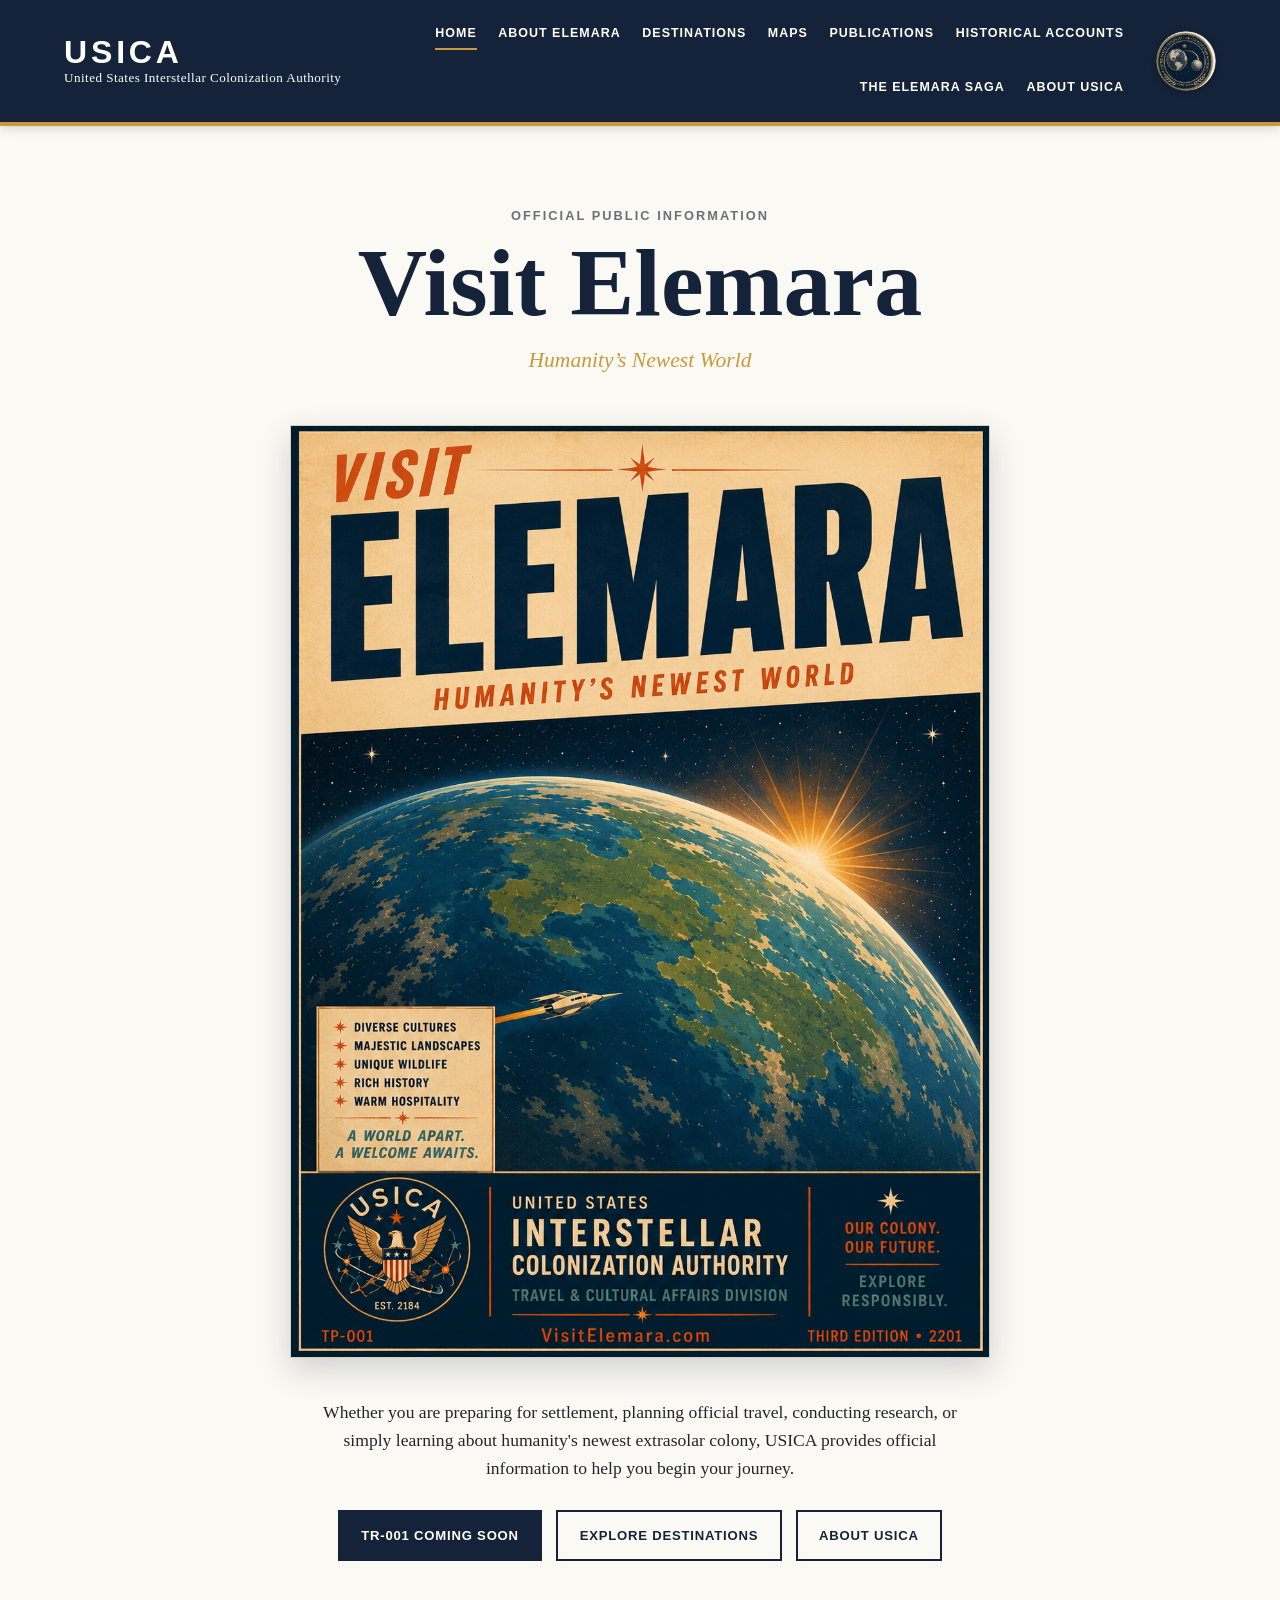
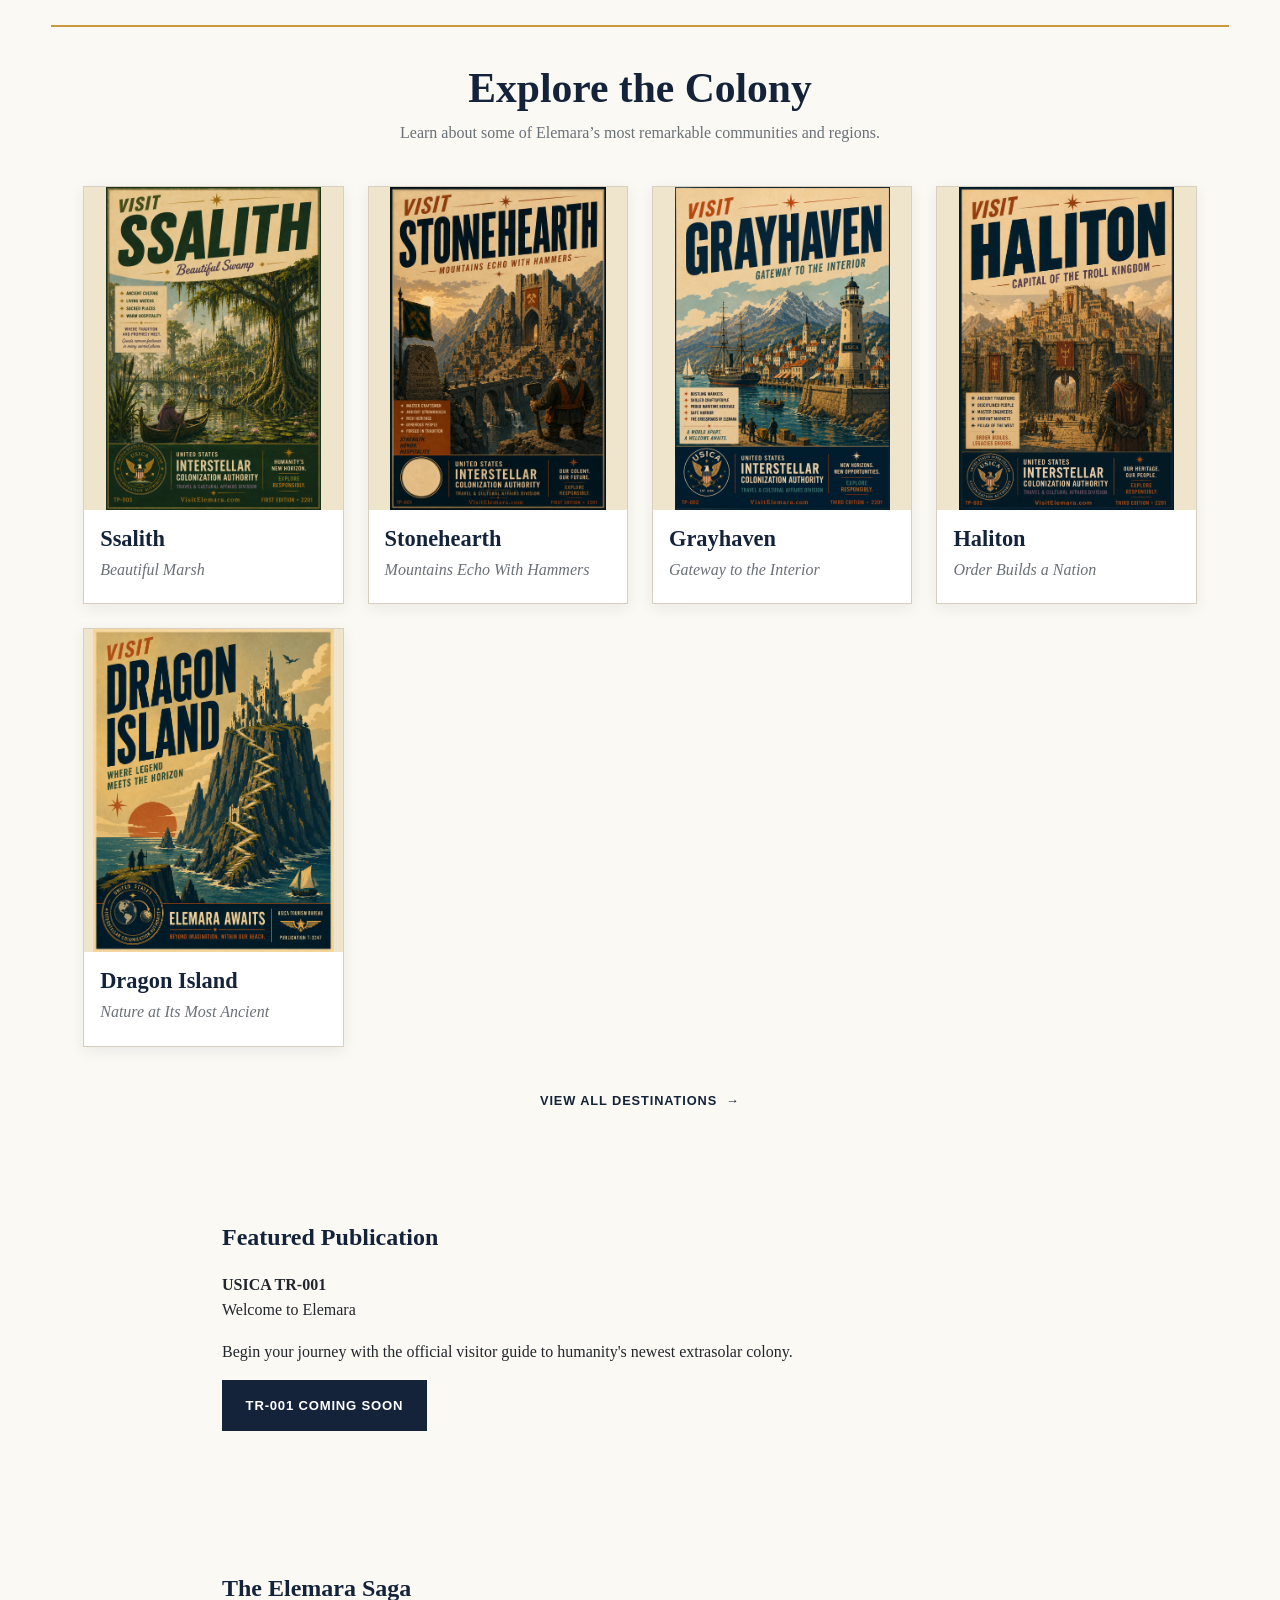
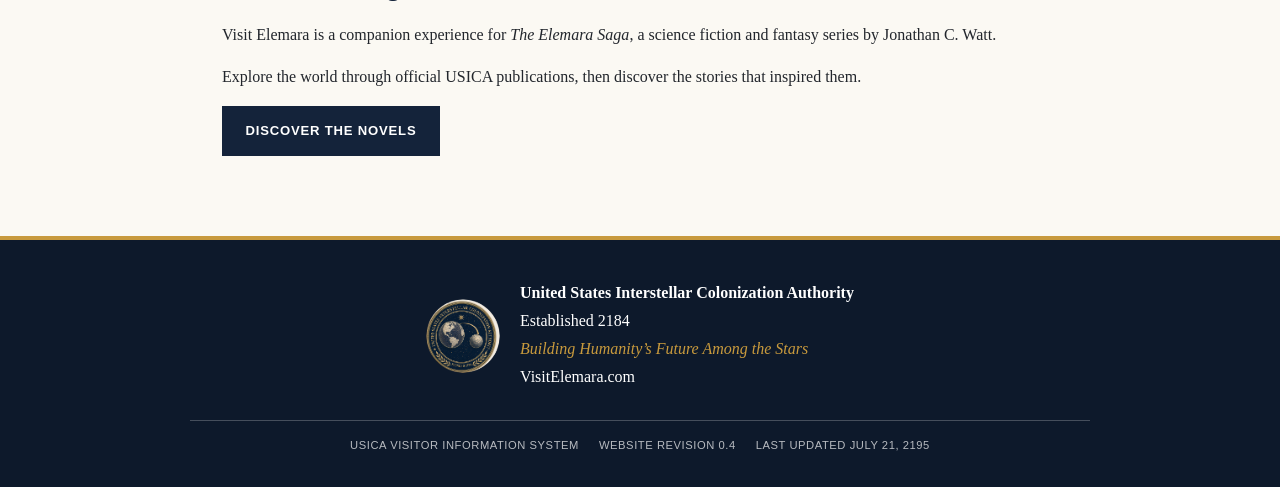
==== index.html @ b46c4c60 "Reorganize Visit Elemara project and repair local site" ====
<!DOCTYPE html>
<html lang="en">

<head>
    <meta charset="utf-8" />
    <meta content="width=device-width, initial-scale=1.0" name="viewport" />
    <title>Visit Elemara | USICA</title>
    <meta content="Official public information for humanity's newest extrasolar colony." name="description" />
    <link href="style.css" rel="stylesheet" />
</head>

<body>
    <header class="site-header">
        <div class="header-inner">
            <a aria-label="Visit Elemara home" class="wordmark" href="index.html">
                <strong>USICA</strong>
                <span>United States Interstellar Colonization Authority</span>
            </a>

            <nav aria-label="Primary navigation">
                <a href="index.html" aria-current="page">Home</a>
                <a href="about-elemara.html">About Elemara</a>
                <a href="destinations.html">Destinations</a>
                <a href="maps.html">Maps</a>
                <a href="publications.html">Publications</a>
                <a href="historical-accounts.html">Historical Accounts</a>
                <a href="the-elemara-saga.html">The Elemara Saga</a>
                <a href="about-usica.html">About USICA</a>
            </nav>

            <a aria-label="About the United States Interstellar Colonization Authority"
               class="header-seal"
               href="about-usica.html">
                <img
                    alt="Great Seal of the United States Interstellar Colonization Authority"
                    class="page-seal"
                    src="images/usica-great-seal.png"
                />
            </a>
        </div>
    </header>

    <main>
        <section class="hero">
            <p class="agency-line">Official Public Information</p>
            <h1>Visit Elemara</h1>
            <p class="subtitle">Humanity’s Newest World</p>

            <figure class="hero-poster">
                <a href="about-elemara.html">
                    <img
                        alt="Visit Elemara official USICA travel poster"
                        src="images/visit-elemara-poster.png"
                    />
                </a>
            </figure>

            <p class="introduction">
                Whether you are preparing for settlement, planning official travel, conducting
                research, or simply learning about humanity's newest extrasolar colony, USICA
                provides official information to help you begin your journey.
            </p>

            <div class="hero-actions">
                <span class="button" aria-disabled="true">TR-001 Coming Soon</span>
                <a class="button button-secondary" href="destinations.html">Explore Destinations</a>
                <a class="button button-secondary" href="about-usica.html">About USICA</a>
            </div>
        </section>

        <section class="destinations">
            <div class="section-heading">
                <h2>Explore the Colony</h2>
                <p>
                    Learn about some of Elemara’s most remarkable communities and regions.
                </p>
            </div>

            <div class="destination-grid">
                <article class="destination-card">
                    <a href="destinations/ssalith.html">
                        <div class="poster-card">
                            <img
                                alt="Visit Ssalith official USICA travel poster"
                                src="images/visit-ssalith-poster.png"
                            />
                        </div>
                        <div class="destination-card-copy">
                            <h3>Ssalith</h3>
                            <p>Beautiful Marsh</p>
                        </div>
                    </a>
                </article>

                <article class="destination-card">
                    <a href="destinations/stonehearth.html">
                        <div class="poster-card">
                            <img
                                alt="Visit Stonehearth official USICA travel poster"
                                src="images/visit-stonehearth-poster.png"
                            />
                        </div>
                        <div class="destination-card-copy">
                            <h3>Stonehearth</h3>
                            <p>Mountains Echo With Hammers</p>
                        </div>
                    </a>
                </article>

                <article class="destination-card">
                    <a href="destinations/grayhaven.html">
                        <div class="poster-card">
                            <img
                                alt="Visit Grayhaven official USICA travel poster"
                                src="images/visit-grayhaven-poster.png"
                            />
                        </div>
                        <div class="destination-card-copy">
                            <h3>Grayhaven</h3>
                            <p>Gateway to the Interior</p>
                        </div>
                    </a>
                </article>

                <article class="destination-card">
                    <a href="destinations/haliton.html">
                        <div class="poster-card">
                            <img
                                alt="Visit Haliton official USICA travel poster"
                                src="images/visit-haliton-poster.png"
                            />
                        </div>
                        <div class="destination-card-copy">
                            <h3>Haliton</h3>
                            <p>Order Builds a Nation</p>
                        </div>
                    </a>
                </article>

                <article class="destination-card">
                    <a href="destinations/dragon-island.html">
                        <div class="poster-card">
                            <img
                                alt="Visit Dragon Island official USICA travel poster"
                                src="images/visit-dragon-island-poster.png"
                            />
                        </div>
                        <div class="destination-card-copy">
                            <h3>Dragon Island</h3>
                            <p>Nature at Its Most Ancient</p>
                        </div>
                    </a>
                </article>
            </div>

            <div class="section-action">
                <a class="text-link" href="destinations.html">
                    View all destinations
                    <span aria-hidden="true">→</span>
                </a>
            </div>
        </section>

        <section class="content">
            <h2>Featured Publication</h2>
            <p><strong>USICA TR-001</strong><br />Welcome to Elemara</p>
            <p>
                Begin your journey with the official visitor guide to humanity's newest
                extrasolar colony.
            </p>
            <span class="button" aria-disabled="true">TR-001 Coming Soon</span>
        </section>

        <section class="content">
            <h2>The Elemara Saga</h2>
            <p>
                Visit Elemara is a companion experience for
                <em>The Elemara Saga</em>, a science fiction and fantasy series by
                Jonathan C. Watt.
            </p>
            <p>
                Explore the world through official USICA publications, then discover
                the stories that inspired them.
            </p>
            <p>
                <a class="button" href="the-elemara-saga.html">Discover the Novels</a>
            </p>
        </section>
    </main>

    <footer class="site-footer">
        <div class="footer-inner">
            <a aria-label="About USICA" class="footer-seal" href="about-usica.html">
                <img alt="" src="images/usica-great-seal.png" />
            </a>

            <div class="footer-identity">
                <strong>United States Interstellar Colonization Authority</strong>
                <p>Established 2184</p>
                <p class="footer-motto">Building Humanity’s Future Among the Stars</p>
                <p>VisitElemara.com</p>
            </div>
        </div>

        <div class="footer-meta">
            <span>USICA Visitor Information System</span>
            <span>Website Revision 0.4</span>
            <span>Last updated July 21, 2195</span>
        </div>
    </footer>
</body>

</html>
---- style.css ----
:root {
    --usica-navy: #14233a;
    --usica-navy-dark: #0d192b;
    --usica-gold: #c89a3d;
    --usica-cream: #f3efe4;
    --usica-paper: #fbf9f3;
    --usica-white: #ffffff;
    --usica-ink: #22262c;
    --usica-muted: #6a7078;
    --usica-border: #d7d0c1;
    --usica-shadow: rgba(20, 35, 58, 0.18);
}

/* Reset and base styles */

* {
    box-sizing: border-box;
}

html {
    scroll-behavior: smooth;
}

body {
    margin: 0;
    background: var(--usica-paper);
    color: var(--usica-ink);
    font-family: Georgia, "Times New Roman", serif;
    line-height: 1.6;
}

a {
    color: inherit;
}

img {
    max-width: 100%;
}

button,
a {
    -webkit-tap-highlight-color: transparent;
}

:focus-visible {
    outline: 3px solid var(--usica-gold);
    outline-offset: 4px;
}

/* Header */

.site-header {
    position: sticky;
    top: 0;
    z-index: 1000;
    border-bottom: 4px solid var(--usica-gold);
    background: var(--usica-navy);
    color: var(--usica-white);
    padding: 1.1rem 5vw;
    box-shadow: 0 2px 10px rgba(0, 0, 0, 0.16);
}

.header-inner {
    display: grid;
    grid-template-columns: auto 1fr auto;
    width: min(1180px, 100%);
    margin: 0 auto;
    align-items: center;
    gap: 2rem;
}

.wordmark {
    display: flex;
    flex-direction: column;
    flex-shrink: 0;
    gap: 0.15rem;
    color: var(--usica-white);
    text-decoration: none;
}

.wordmark strong {
    font-family: Arial, Helvetica, sans-serif;
    font-size: 2rem;
    font-weight: 700;
    line-height: 1;
    letter-spacing: 0.12em;
}

.wordmark span {
    max-width: 370px;
    font-size: 0.82rem;
    line-height: 1.25;
    letter-spacing: 0.035em;
}

nav {
    display: flex;
    flex-wrap: wrap;
    justify-content: flex-end;
    gap: 1.35rem;
}

nav a {
    position: relative;
    padding: 0.4rem 0;
    color: var(--usica-white);
    text-decoration: none;
    font-family: Arial, Helvetica, sans-serif;
    font-size: 0.78rem;
    font-weight: 700;
    letter-spacing: 0.08em;
    text-transform: uppercase;
}

nav a::after {
    position: absolute;
    right: 0;
    bottom: 0;
    left: 0;
    height: 2px;
    background: var(--usica-gold);
    content: "";
    opacity: 0;
    transform: scaleX(0);
    transform-origin: center;
    transition:
        opacity 150ms ease,
        transform 150ms ease;
}

nav a:hover::after,
nav a:focus-visible::after,
nav a[aria-current="page"]::after {
    opacity: 1;
    transform: scaleX(1);
}

.header-seal {
    display: block;
    flex-shrink: 0;
    width: 60px;
    height: 60px;
    border-radius: 50%;
}

.header-seal img {
    display: block;
    width: 100%;
    height: 100%;
    border-radius: 50%;
    object-fit: contain;
    filter: drop-shadow(0 2px 3px rgba(0, 0, 0, 0.28));
    transition: transform 150ms ease;
}

.header-seal:hover img,
.header-seal:focus-visible img {
    transform: scale(1.045);
}

/* Main layout */

main {
    width: min(1180px, 92vw);
    margin: 0 auto;
}

section {
    padding: 2rem;
}

/* Typography */

h1,
h2,
h3 {
    color: var(--usica-navy);
}

h1 {
    margin: 0.5rem 0 0;
    font-size: clamp(3rem, 8vw, 6rem);
    font-weight: 700;
    line-height: 1;
}

h2 {
    line-height: 1.15;
}

h3 {
    line-height: 1.2;
}

.agency-line,
.section-label {
    margin: 0;
    color: var(--usica-muted);
    font-family: Arial, Helvetica, sans-serif;
    font-size: 0.8rem;
    font-weight: 700;
    letter-spacing: 0.16em;
    text-transform: uppercase;
}

/* Hero */

.hero {
    padding: 5rem 0 4rem;
    text-align: center;
}

.subtitle {
    margin: 0.75rem 0 3rem;
    color: var(--usica-gold);
    font-size: 1.35rem;
    font-style: italic;
}

.hero-poster {
    margin: 0;
}

.hero-poster a {
    display: block;
}

.hero-poster img {
    display: block;
    width: 100%;
    max-width: 700px;
    height: auto;
    margin: 0 auto;
    border: 1px solid var(--usica-border);
    box-shadow: 0 12px 30px var(--usica-shadow);
    transition:
        box-shadow 150ms ease,
        transform 150ms ease;
}

.hero-poster a:hover img,
.hero-poster a:focus-visible img {
    box-shadow: 0 16px 36px rgba(20, 35, 58, 0.25);
    transform: translateY(-2px);
}

.introduction {
    max-width: 680px;
    margin: 2.5rem auto 1.75rem;
    font-size: 1.1rem;
}

.hero-actions {
    display: flex;
    flex-wrap: wrap;
    justify-content: center;
    gap: 0.85rem;
}

/* Buttons and links */

.button {
    display: inline-block;
    border: 2px solid var(--usica-navy);
    background: var(--usica-navy);
    color: var(--usica-white);
    padding: 0.8rem 1.35rem;
    text-decoration: none;
    font-family: Arial, Helvetica, sans-serif;
    font-size: 0.82rem;
    font-weight: 700;
    letter-spacing: 0.06em;
    text-transform: uppercase;
    transition:
        background 150ms ease,
        color 150ms ease,
        transform 150ms ease;
}

.button:hover,
.button:focus-visible {
    background: transparent;
    color: var(--usica-navy);
    transform: translateY(-1px);
}

.button-secondary {
    background: transparent;
    color: var(--usica-navy);
}

.button-secondary:hover,
.button-secondary:focus-visible {
    background: var(--usica-navy);
    color: var(--usica-white);
}

.text-link {
    color: var(--usica-navy);
    font-family: Arial, Helvetica, sans-serif;
    font-size: 0.8rem;
    font-weight: 700;
    letter-spacing: 0.07em;
    text-decoration: none;
    text-transform: uppercase;
}

.text-link span {
    display: inline-block;
    margin-left: 0.3rem;
    transition: transform 150ms ease;
}

.text-link:hover span,
.text-link:focus-visible span {
    transform: translateX(4px);
}

/* Featured destinations */

.destinations {
    border-top: 2px solid var(--usica-gold);
}

.section-heading {
    max-width: 700px;
    margin: 0 auto 2.5rem;
    text-align: center;
}

.section-heading h2 {
    margin: 0.35rem 0 0.5rem;
    font-size: clamp(2rem, 5vw, 2.6rem);
}

.section-heading p:last-child {
    margin: 0;
    color: var(--usica-muted);
}

.destination-grid {
    display: grid;
    grid-template-columns: repeat(4, minmax(0, 1fr));
    gap: 1.5rem;
}

.destination-card {
    border: 1px solid var(--usica-border);
    background: var(--usica-white);
    box-shadow: 0 4px 14px rgba(20, 35, 58, 0.08);
    transition:
        transform 150ms ease,
        box-shadow 150ms ease;
}

.destination-card:hover {
    transform: translateY(-6px);
    box-shadow: 0 12px 30px rgba(0, 0, 0, 0.18);
}

.destination-card a {
    display: block;
    height: 100%;
    color: inherit;
    text-decoration: none;
}

.poster-card {
    aspect-ratio: 4 / 5;
    overflow: hidden;
    background: #efe4cc;
}

.poster-card img {
    display: block;
    width: 100%;
    height: 100%;
    object-fit: contain;
    object-position: center;
}

.destination-card-copy {
    padding: 1rem 1rem 1.3rem;
}

.destination-card h3 {
    margin: 0 0 0.25rem;
    font-size: 1.4rem;
}

.destination-card p {
    margin: 0;
    color: var(--usica-muted);
    font-style: italic;
}

.section-action {
    margin-top: 2.5rem;
    text-align: center;
}

/* General content */

.content {
    width: min(900px, 100%);
    margin: 0 auto;
    padding-bottom: 4rem;
}

.content h2 {
    margin-top: 3rem;
}

.image-placeholder {
    display: flex;
    align-items: center;
    justify-content: center;
    width: 100%;
    aspect-ratio: 2 / 3;
    background: var(--usica-cream);
    border-bottom: 1px solid var(--usica-border);
    color: var(--usica-muted);
    text-align: center;
    font-style: italic;
    padding: 1rem;
}

.page-seal {
    display: block;
}

table {
    width: 100%;
    border-collapse: collapse;
    margin: 1rem 0 2rem;
}

th,
td {
    border-bottom: 1px solid var(--usica-border);
    padding: 0.85rem;
    text-align: left;
}

th {
    background: var(--usica-cream);
    color: var(--usica-navy);
    font-family: Arial, Helvetica, sans-serif;
    font-weight: 700;
}

/* Breadcrumbs */

.breadcrumb {
    max-width: 1100px;
    margin: 2rem auto 1rem;
    padding: 0 2rem;
    font-family: Arial, Helvetica, sans-serif;
    font-size: 0.82rem;
    color: var(--usica-muted);
}

.breadcrumb a {
    color: var(--usica-navy);
    text-decoration: none;
}

.breadcrumb a:hover {
    text-decoration: underline;
}

.breadcrumb span {
    margin: 0 0.35rem;
}

.full-width-image {
    display: block;
    width: 100%;
    max-width: 900px;
    margin: 2rem auto;
    border: 1px solid var(--usica-border);
    box-shadow: 0 6px 20px rgba(0, 0, 0, 0.15);
}

/* Footer */

.site-footer {
    border-top: 4px solid var(--usica-gold);
    background: var(--usica-navy-dark);
    color: var(--usica-white);
    padding: 2.5rem 5vw 2rem;
}

.footer-inner {
    display: flex;
    width: min(900px, 100%);
    margin: 0 auto;
    align-items: center;
    justify-content: center;
    gap: 1.25rem;
    text-align: left;
}

.footer-seal {
    display: block;
    flex-shrink: 0;
    width: 74px;
    height: 74px;
    border-radius: 50%;
}

.footer-seal img {
    display: block;
    width: 100%;
    height: 100%;
    border-radius: 50%;
    object-fit: contain;
}

.footer-identity strong {
    display: block;
    font-size: 1rem;
}

.footer-identity p {
    margin: 0.15rem 0;
}

.footer-motto {
    color: var(--usica-gold);
    font-style: italic;
}

.footer-meta {
    display: flex;
    flex-wrap: wrap;
    justify-content: center;
    gap: 0.4rem 1.25rem;
    max-width: 900px;
    margin: 1.75rem auto 0;
    padding-top: 1rem;
    border-top: 1px solid rgba(255, 255, 255, 0.23);
    color: rgba(255, 255, 255, 0.7);
    font-family: Arial, Helvetica, sans-serif;
    font-size: 0.7rem;
    letter-spacing: 0.05em;
    text-align: center;
    text-transform: uppercase;
}

/* Responsive layout */

@media (max-width: 1000px) {
    .header-inner {
        grid-template-columns: 1fr auto;
    }

    nav {
        grid-column: 1 / -1;
        justify-content: flex-start;
    }

    .destination-grid {
        grid-template-columns: repeat(2, minmax(0, 1fr));
    }
}

@media (max-width: 650px) {
    .site-header {
        padding-inline: 1.25rem;
    }

    .header-inner {
        grid-template-columns: 1fr auto;
        gap: 1rem;
    }

    .wordmark span {
        max-width: 225px;
    }

    nav {
        gap: 0.65rem 1rem;
    }

    .header-seal {
        width: 48px;
        height: 48px;
    }

    .hero {
        padding: 4rem 2rem;
    }

    .hero-actions {
        align-items: stretch;
        flex-direction: column;
        max-width: 285px;
        margin-inline: auto;
    }

    .destination-grid {
        grid-template-columns: 1fr;
    }

    .footer-inner {
        flex-direction: column;
        text-align: center;
    }

    .footer-meta {
        align-items: center;
        flex-direction: column;
    }
}

@media (prefers-reduced-motion: reduce) {
    html {
        scroll-behavior: auto;
    }

    *,
    *::before,
    *::after {
        transition-duration: 0.01ms !important;
        animation-duration: 0.01ms !important;
        animation-iteration-count: 1 !important;
    }
}
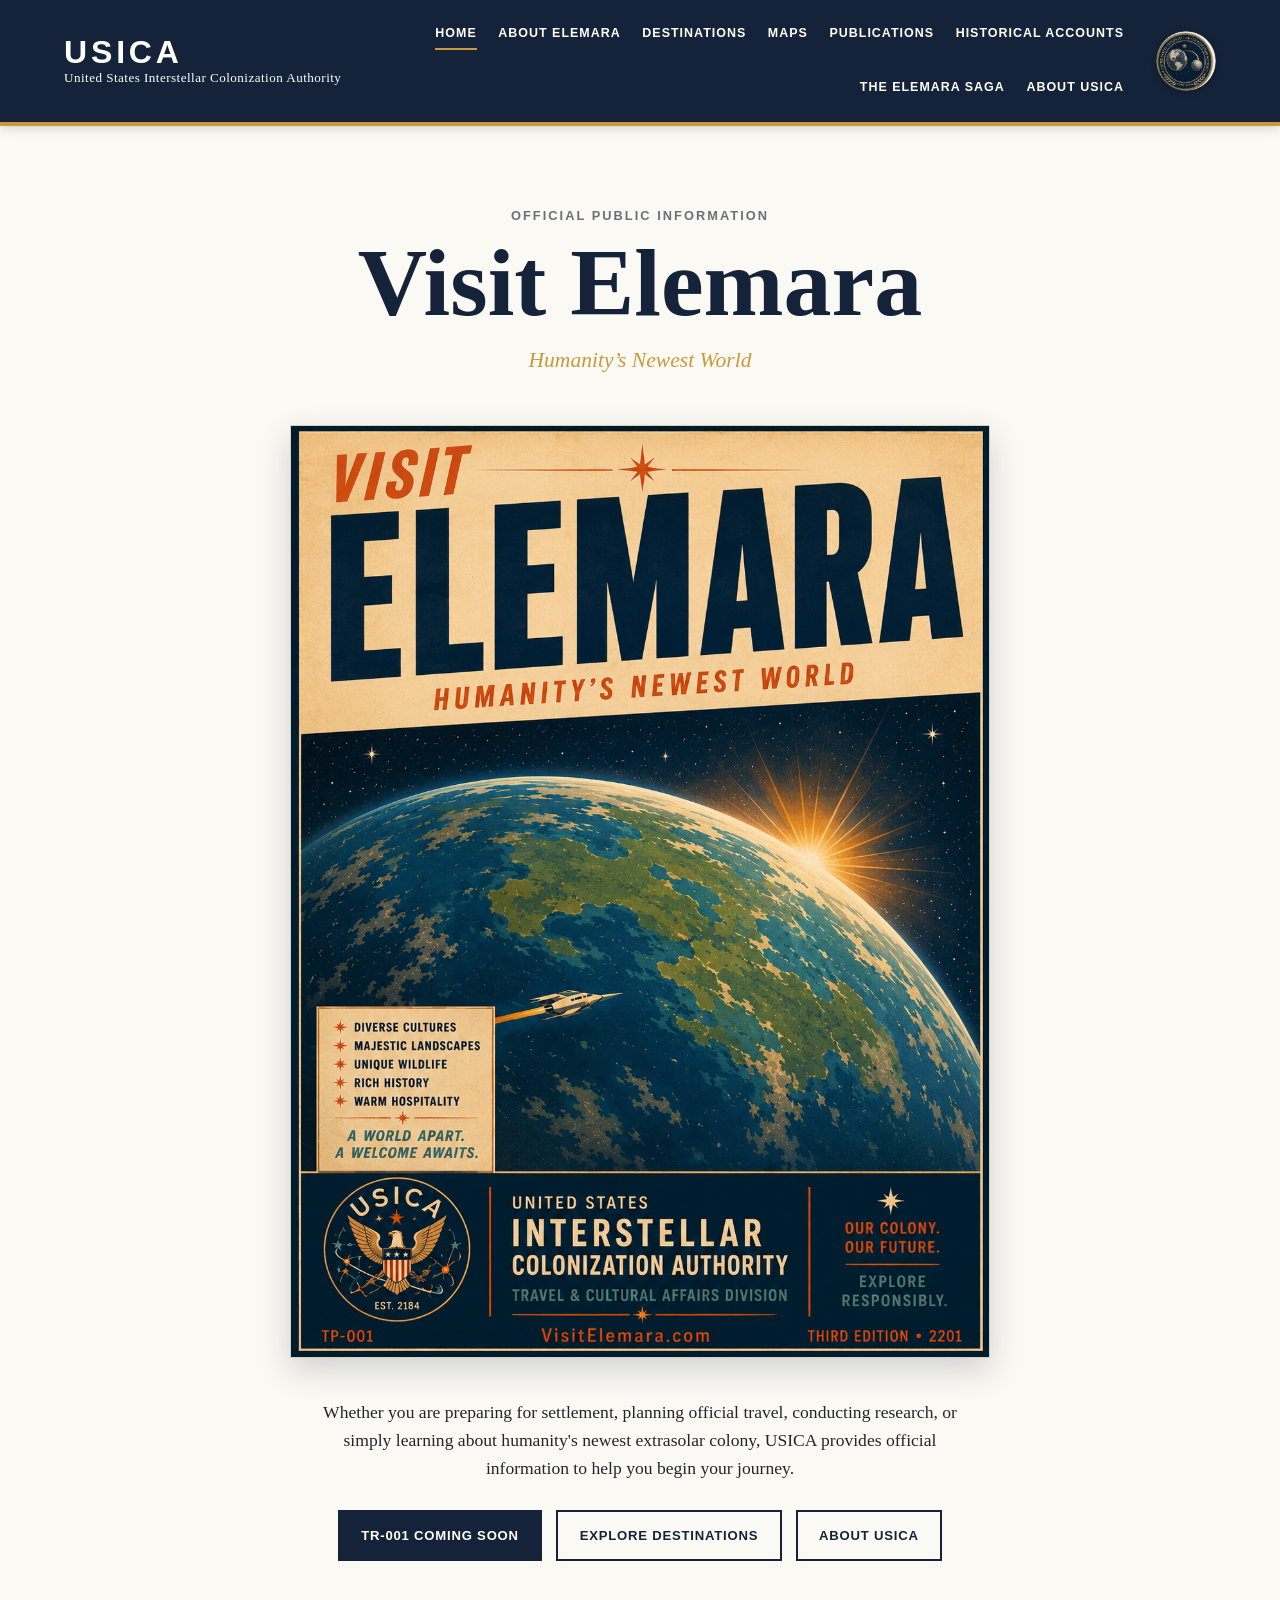
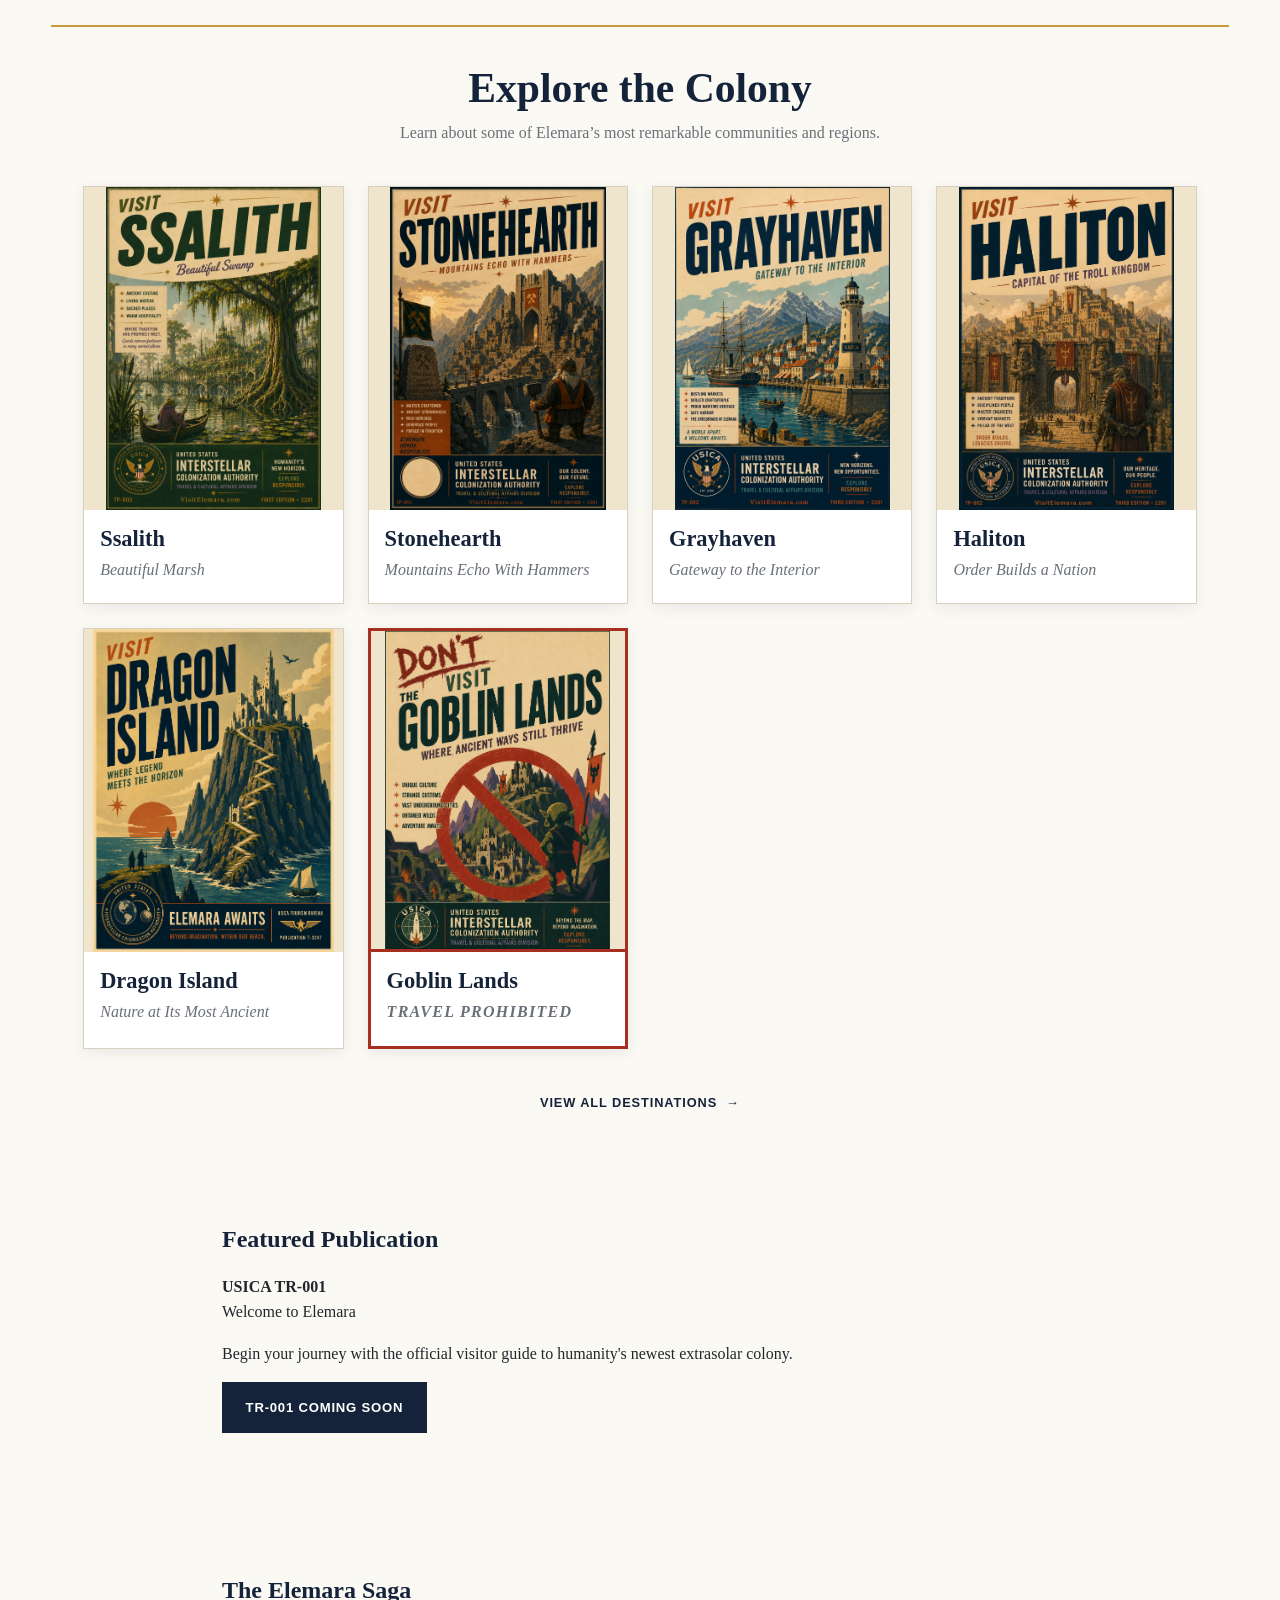
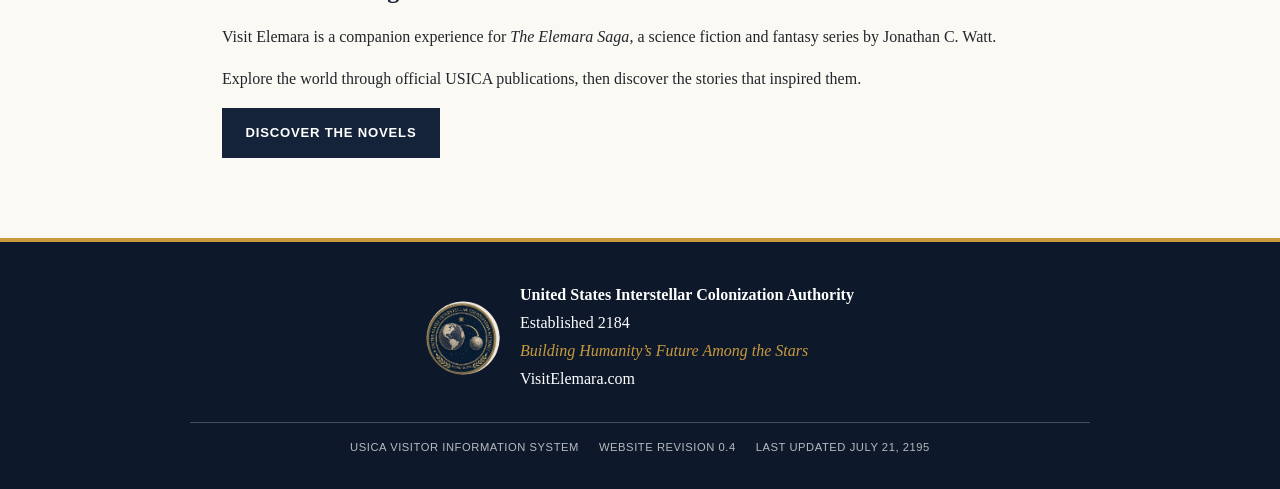
==== commit c2893e5c: "Add restricted Goblin Lands destination banner" ====
--- a/index.html
+++ b/index.html
@@ -151,6 +151,19 @@
                         </div>
                     </a>
                 </article>
+
+                <article class="destination-card destination-card--restricted" aria-label="Goblin Lands travel prohibited">
+                    <div class="poster-card">
+                        <img
+                            alt="USICA warning poster: Don't Visit the Goblin Lands"
+                            src="images/visit-goblin-lands-poster.png"
+                        />
+                    </div>
+                    <div class="destination-card-copy">
+                        <h3>Goblin Lands</h3>
+                        <p>Travel Prohibited</p>
+                    </div>
+                </article>
             </div>
 
             <div class="section-action">
--- a/style.css
+++ b/style.css
@@ -358,6 +358,28 @@
     box-shadow: 0 12px 30px rgba(0, 0, 0, 0.18);
 }
 
+.destination-card--restricted {
+    border: 3px solid #a62f22;
+    cursor: not-allowed;
+}
+
+.destination-card--restricted:hover {
+    transform: none;
+    box-shadow: 0 4px 14px rgba(20, 35, 58, 0.08);
+}
+
+.destination-card--restricted .destination-card-copy {
+    border-top: 3px solid #a62f22;
+}
+
+.destination-card--restricted p {
+    color: #a62f22;
+    font-style: normal;
+    font-weight: 700;
+    letter-spacing: 0.08em;
+    text-transform: uppercase;
+}
+
 .destination-card a {
     display: block;
     height: 100%;
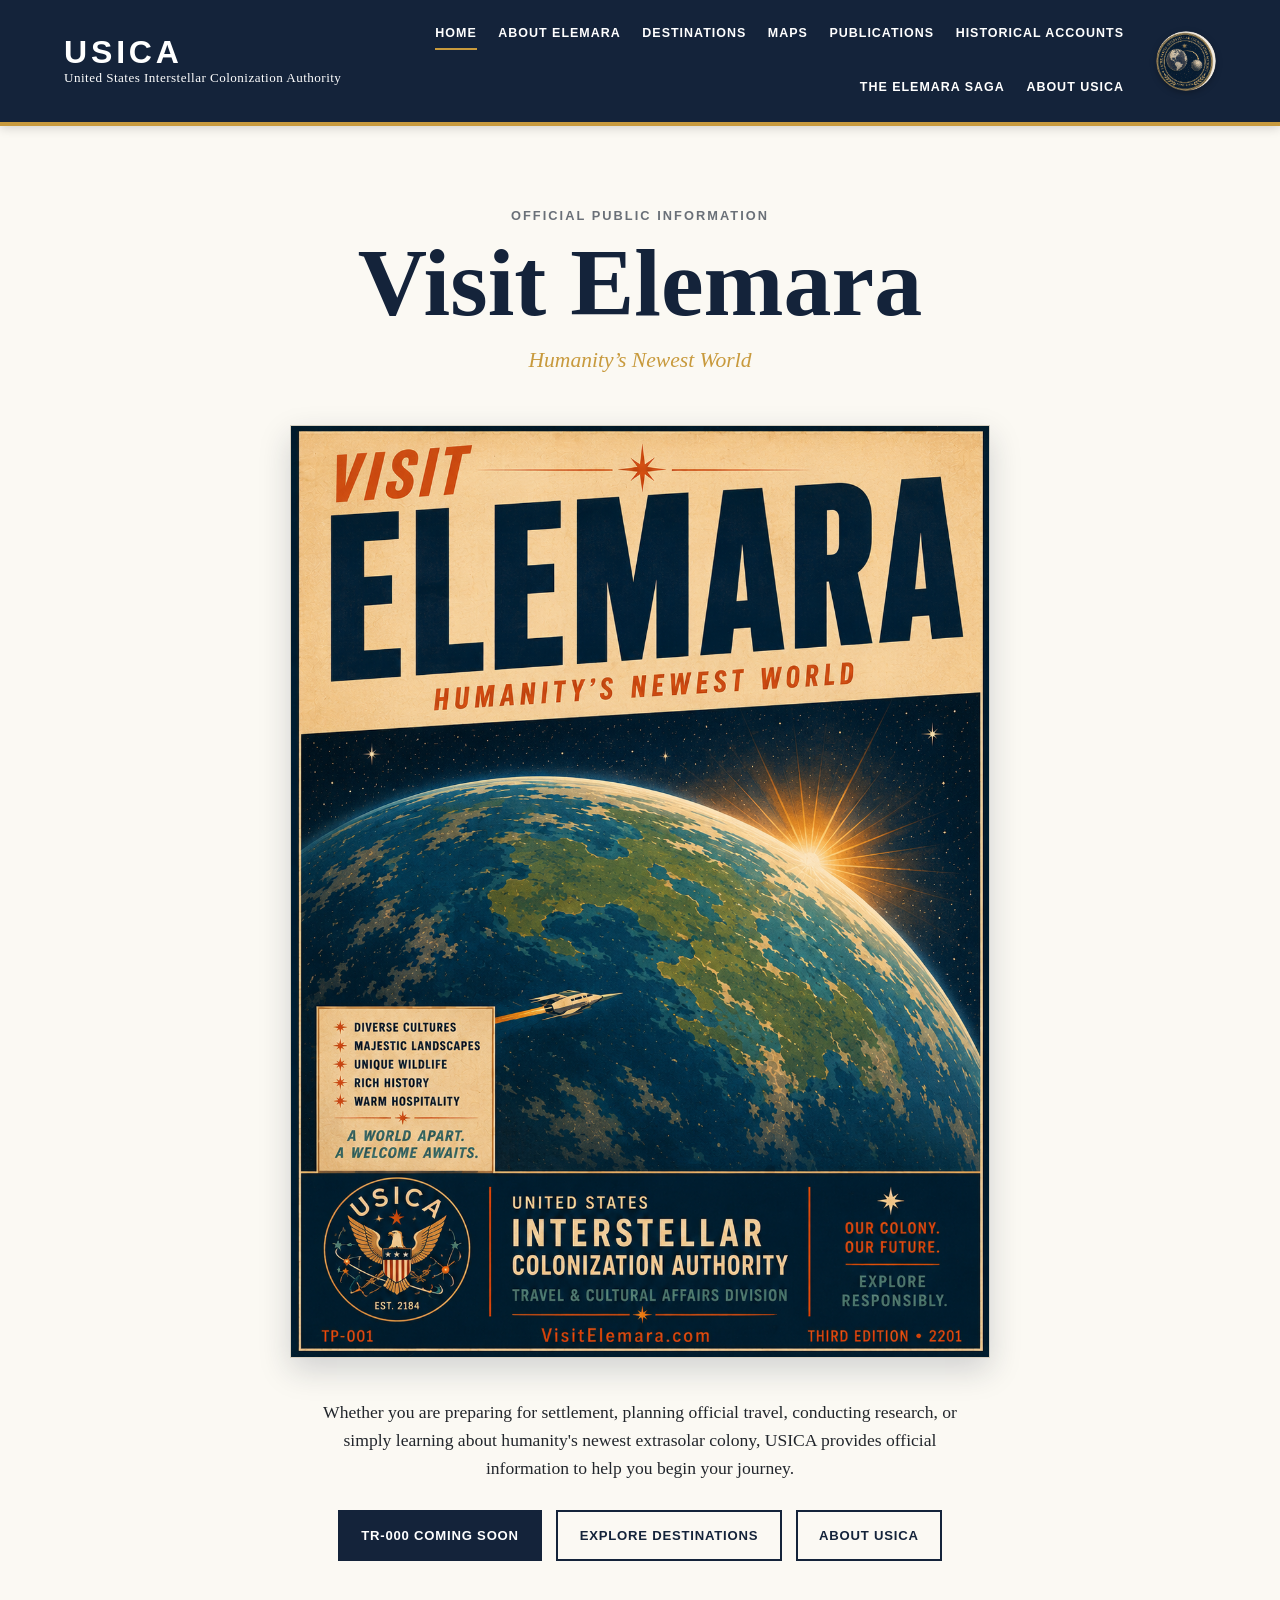
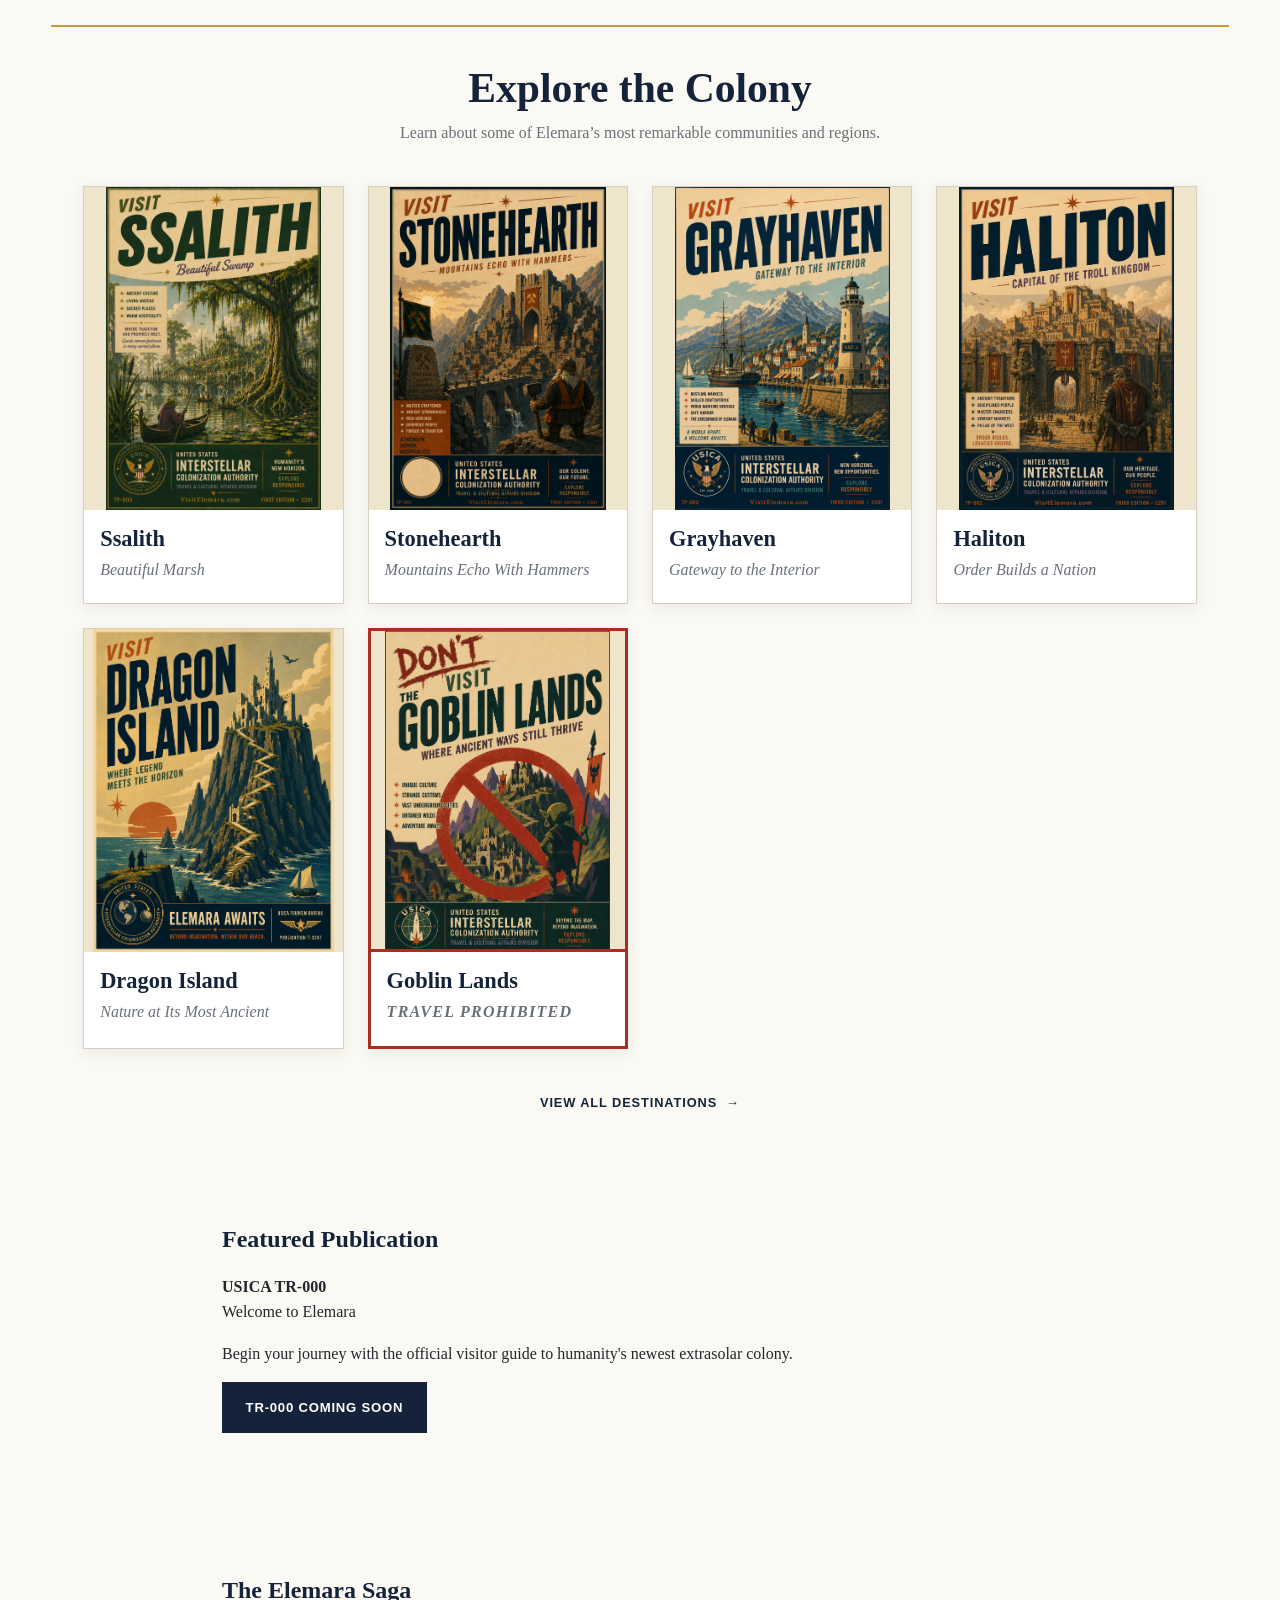
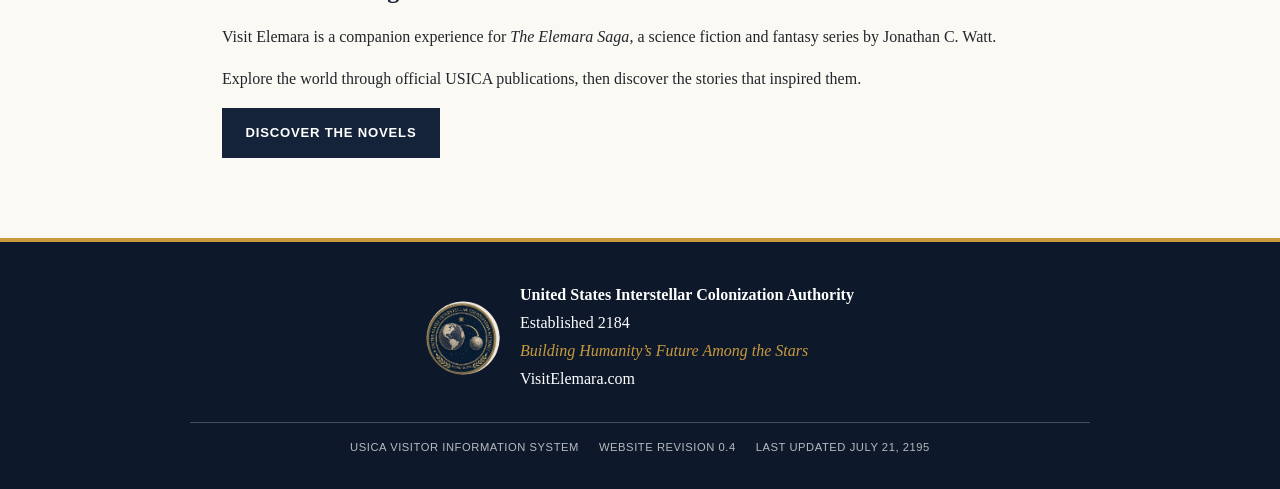
==== commit 200f2055: "Renumber Welcome to Elemara as TR-000" ====
--- a/index.html
+++ b/index.html
@@ -62,7 +62,7 @@
             </p>
 
             <div class="hero-actions">
-                <span class="button" aria-disabled="true">TR-001 Coming Soon</span>
+                <span class="button" aria-disabled="true">TR-000 Coming Soon</span>
                 <a class="button button-secondary" href="destinations.html">Explore Destinations</a>
                 <a class="button button-secondary" href="about-usica.html">About USICA</a>
             </div>
@@ -176,12 +176,12 @@
 
         <section class="content">
             <h2>Featured Publication</h2>
-            <p><strong>USICA TR-001</strong><br />Welcome to Elemara</p>
+            <p><strong>USICA TR-000</strong><br />Welcome to Elemara</p>
             <p>
                 Begin your journey with the official visitor guide to humanity's newest
                 extrasolar colony.
             </p>
-            <span class="button" aria-disabled="true">TR-001 Coming Soon</span>
+            <span class="button" aria-disabled="true">TR-000 Coming Soon</span>
         </section>
 
         <section class="content">
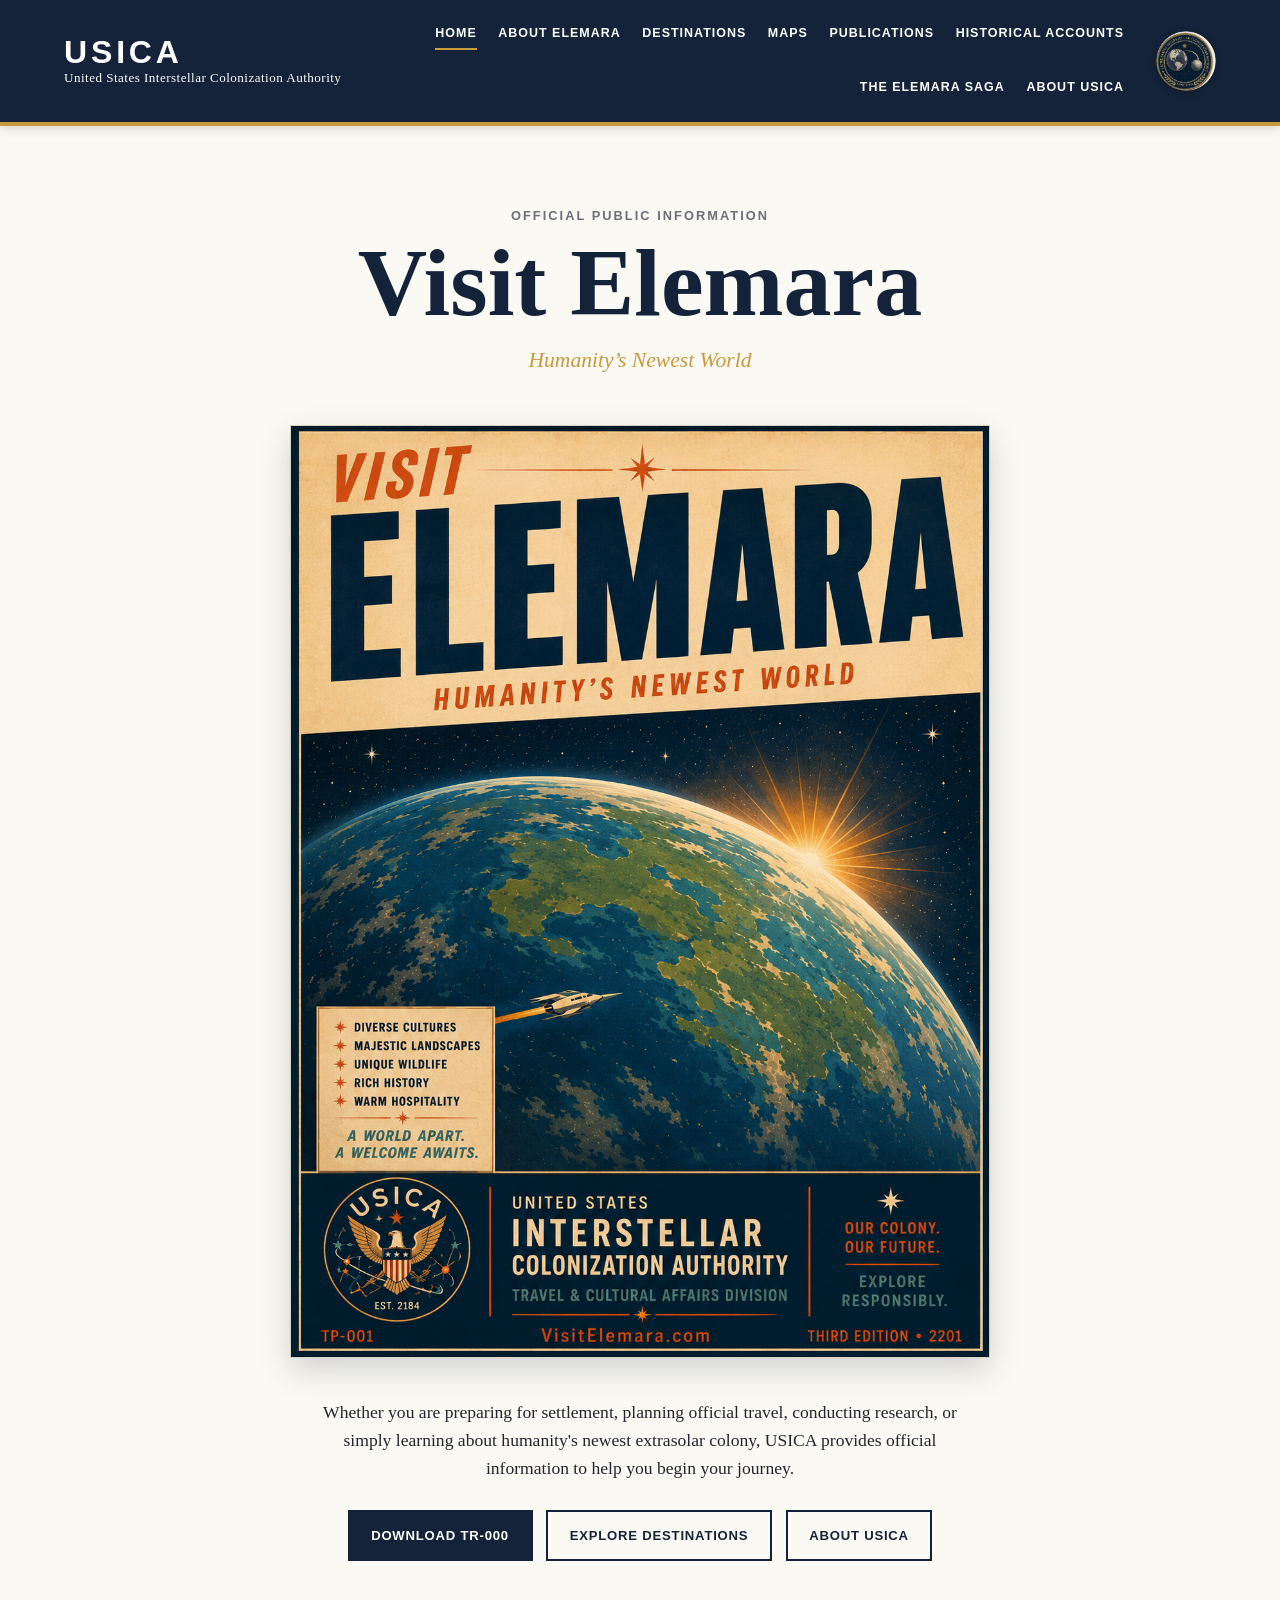
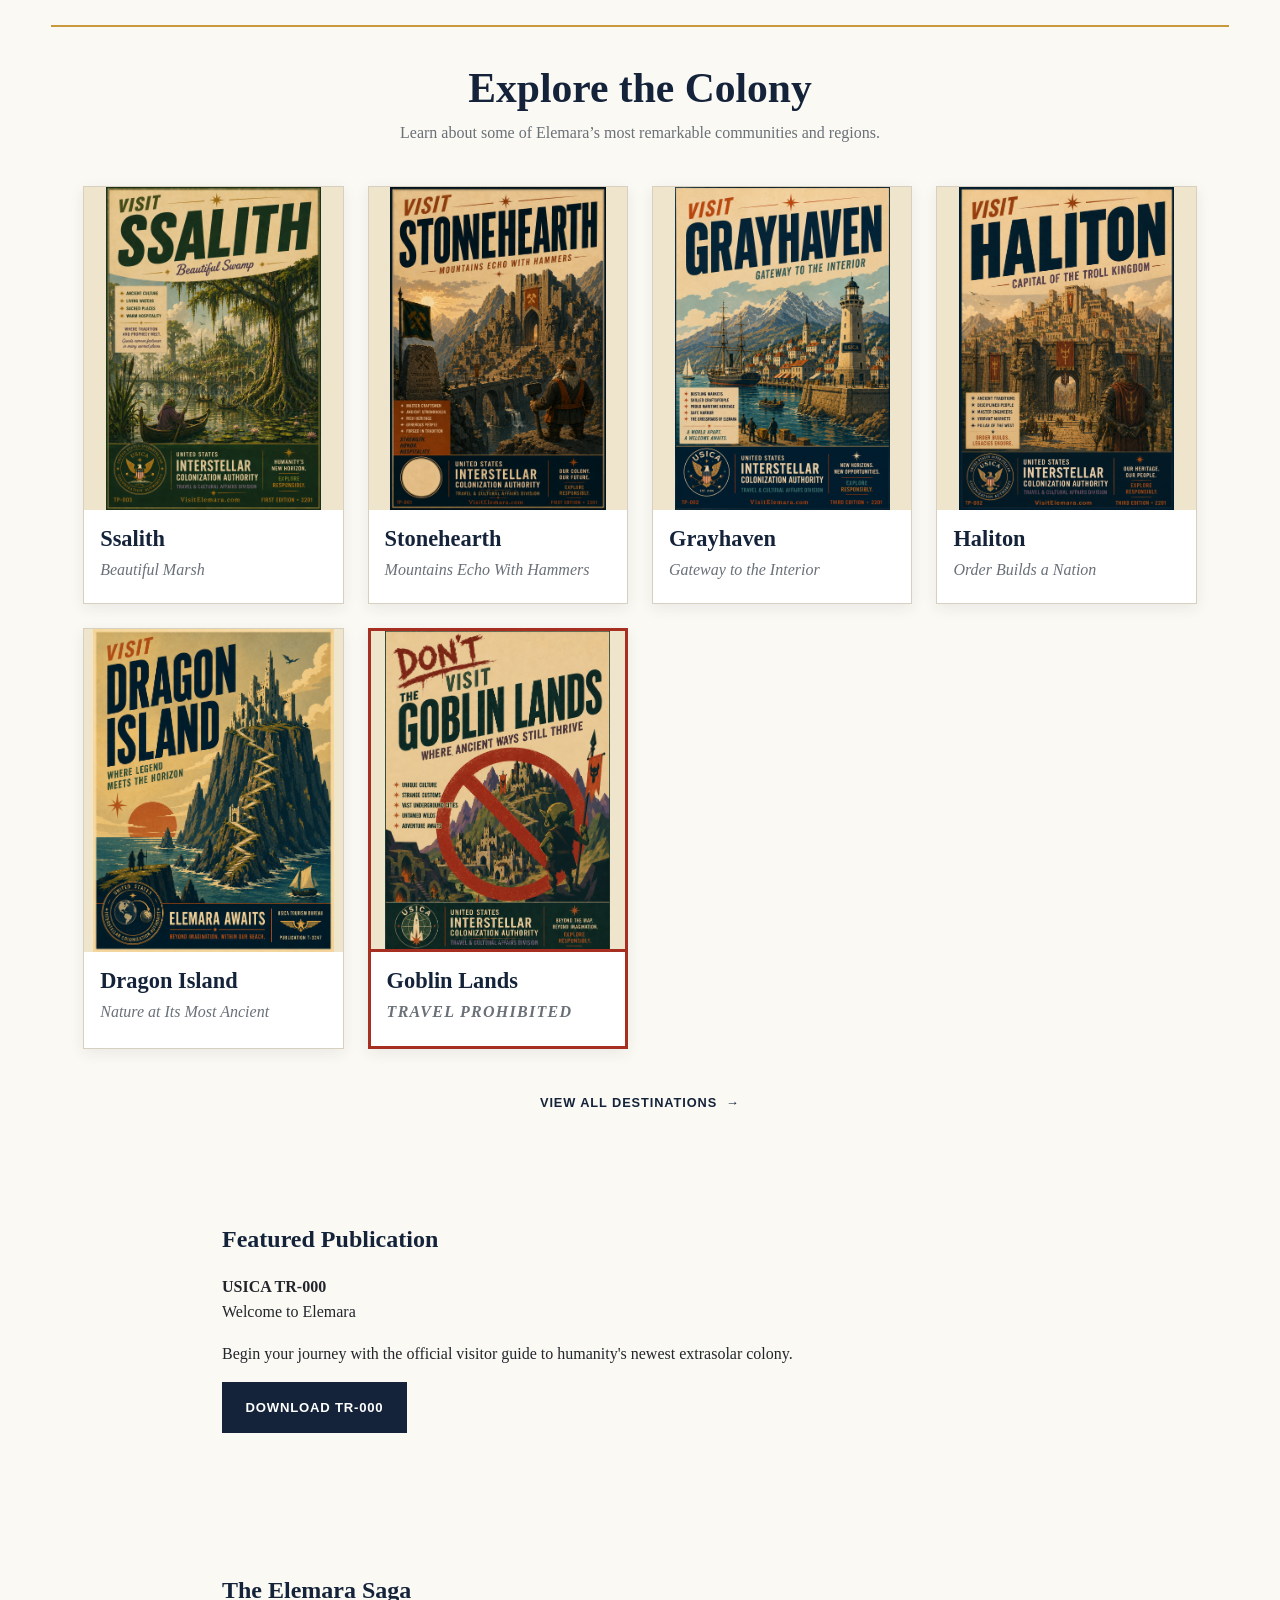
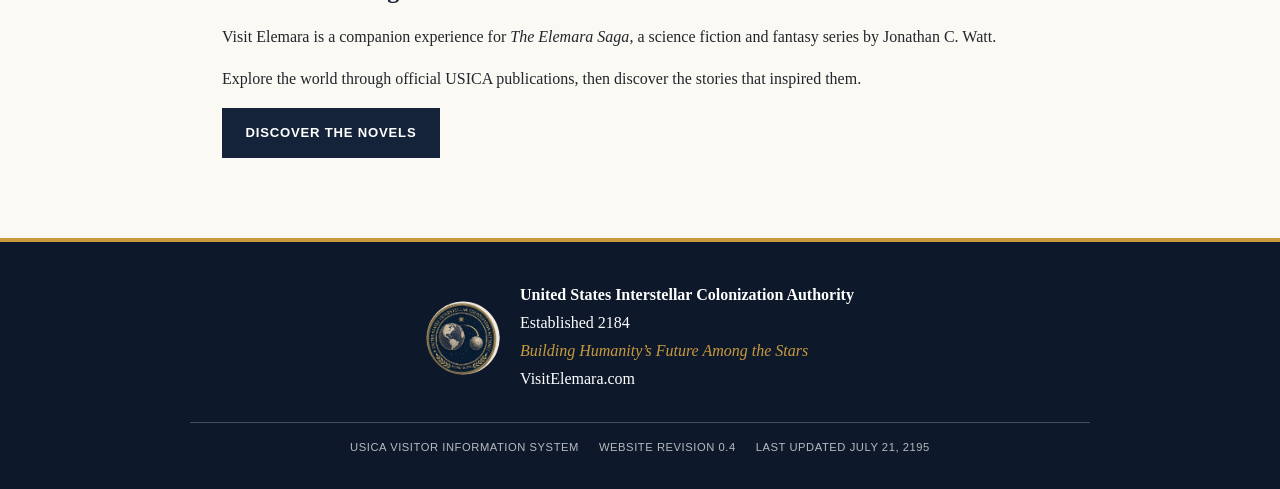
==== commit e0d8d132: "Publish TR-000 download in local website" ====
--- a/index.html
+++ b/index.html
@@ -62,7 +62,9 @@
             </p>
 
             <div class="hero-actions">
-                <span class="button" aria-disabled="true">TR-000 Coming Soon</span>
+                <a class="button" href="documents/tr-000-welcome-to-elemara.pdf">
+                    Download TR-000
+                </a>
                 <a class="button button-secondary" href="destinations.html">Explore Destinations</a>
                 <a class="button button-secondary" href="about-usica.html">About USICA</a>
             </div>
@@ -181,7 +183,9 @@
                 Begin your journey with the official visitor guide to humanity's newest
                 extrasolar colony.
             </p>
-            <span class="button" aria-disabled="true">TR-000 Coming Soon</span>
+            <a class="button" href="documents/tr-000-welcome-to-elemara.pdf">
+                Download TR-000
+            </a>
         </section>
 
         <section class="content">
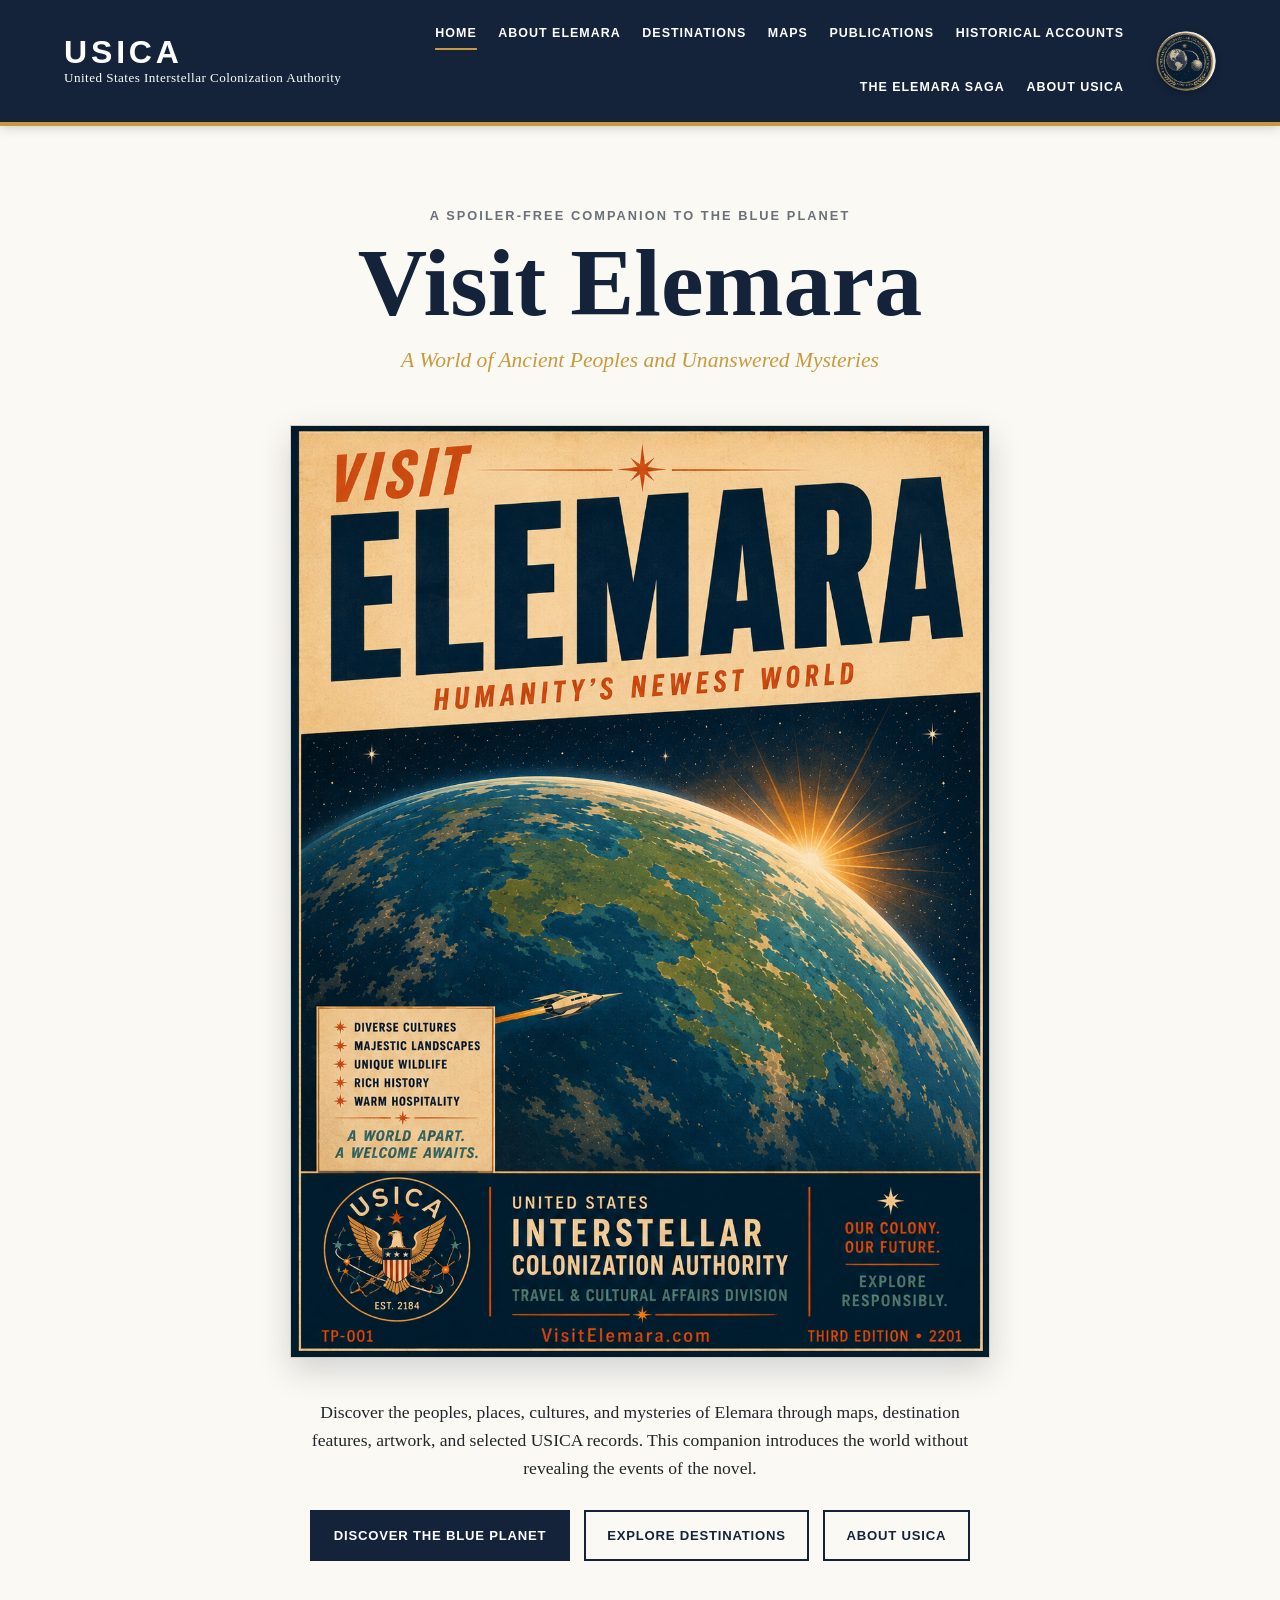
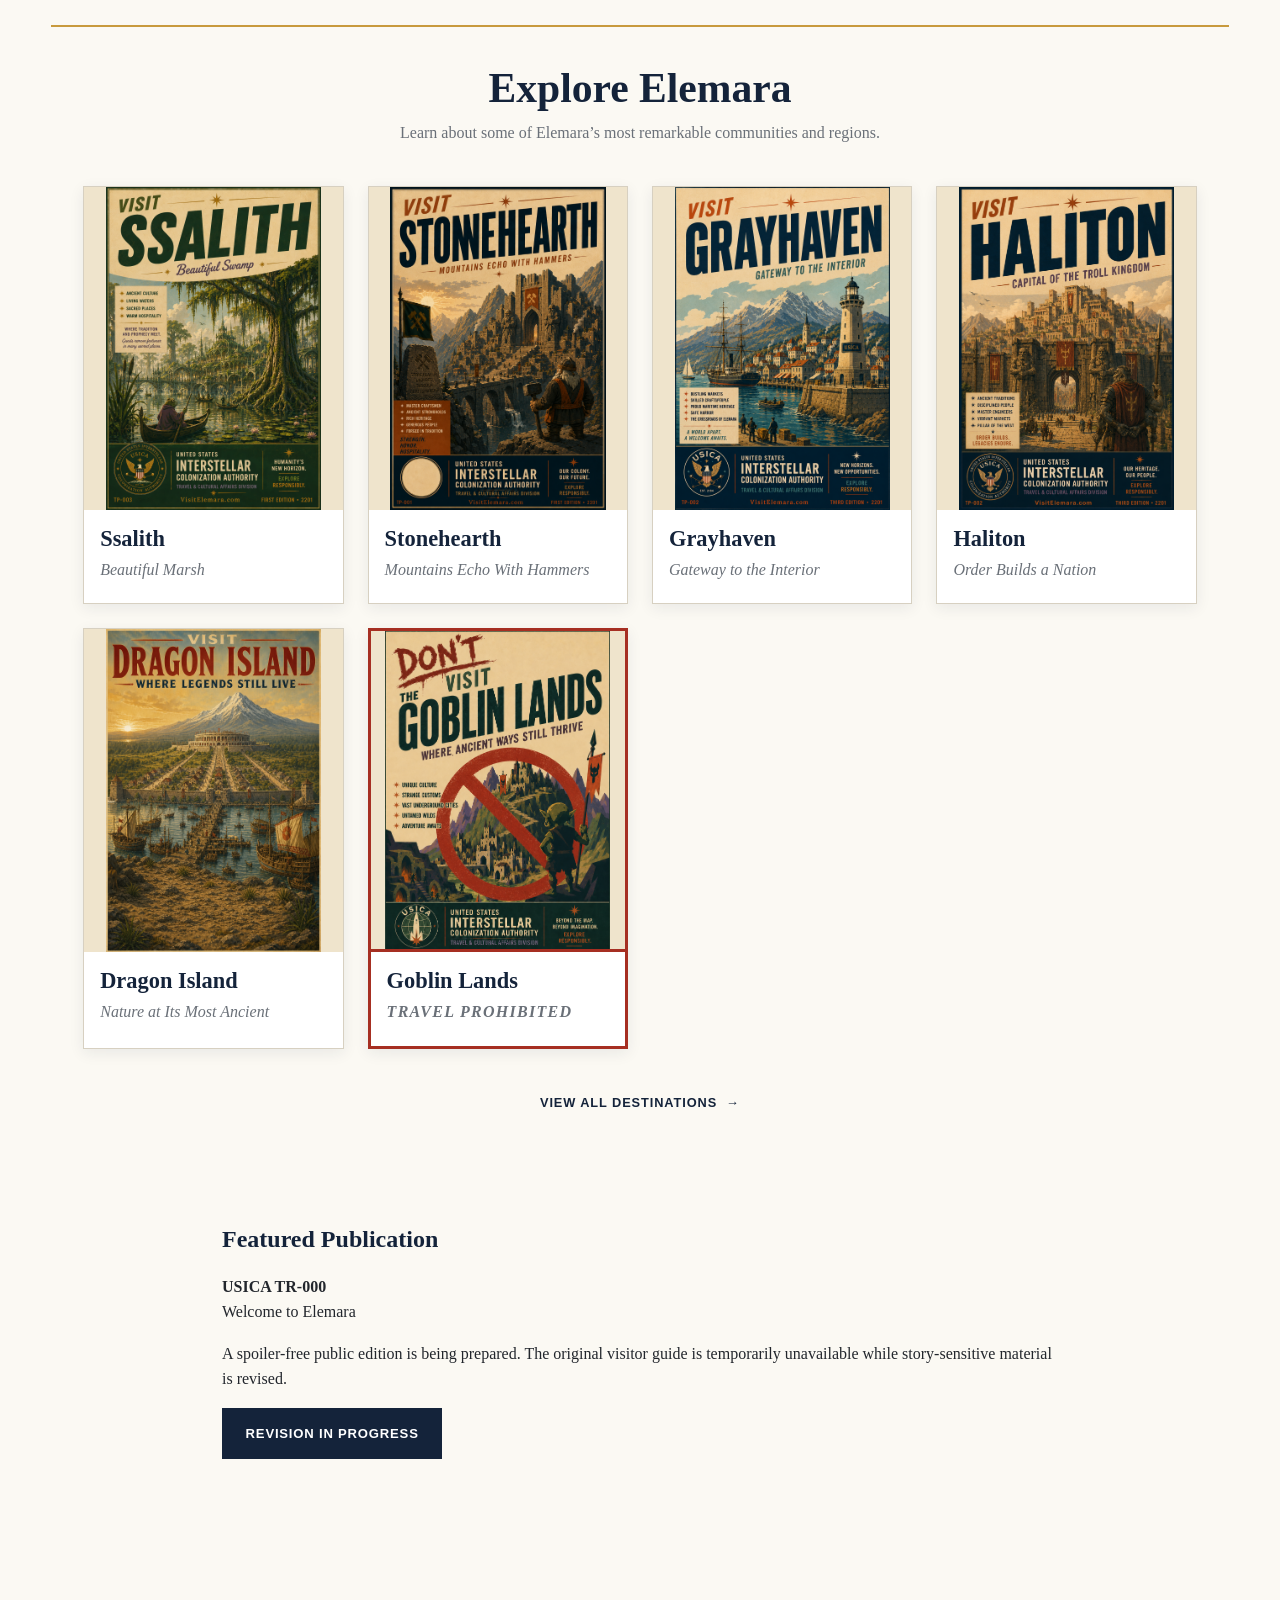
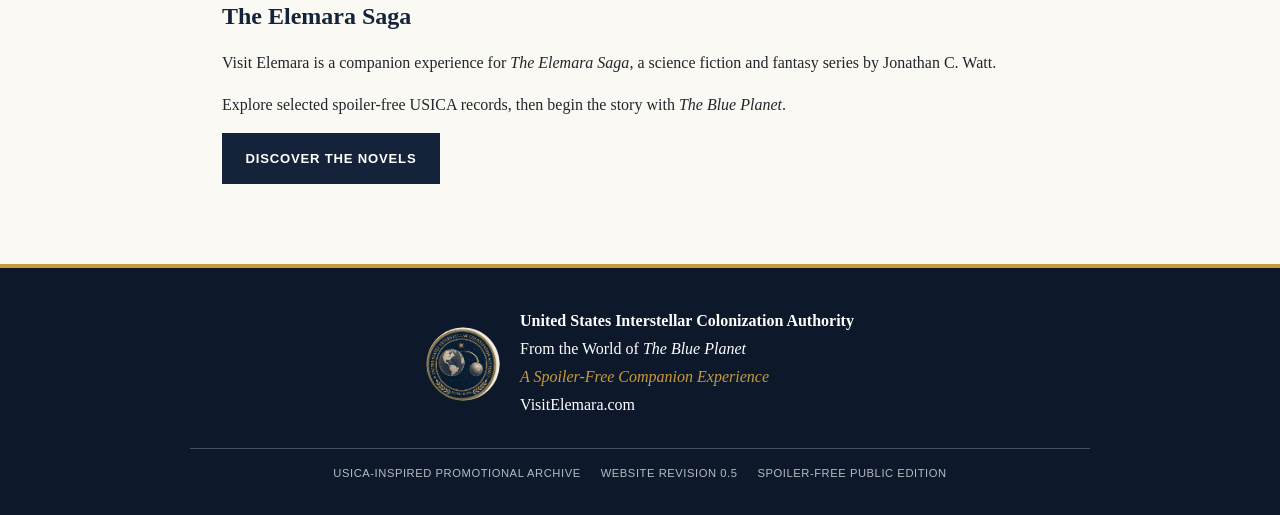
==== commit 7dfc9873: "Make Visit Elemara spoiler-free" ====
--- a/index.html
+++ b/index.html
@@ -5,7 +5,7 @@
     <meta charset="utf-8" />
     <meta content="width=device-width, initial-scale=1.0" name="viewport" />
     <title>Visit Elemara | USICA</title>
-    <meta content="Official public information for humanity's newest extrasolar colony." name="description" />
+    <meta content="A spoiler-free companion to The Blue Planet and the world of Elemara." name="description" />
     <link href="style.css" rel="stylesheet" />
 </head>
 
@@ -42,9 +42,9 @@
 
     <main>
         <section class="hero">
-            <p class="agency-line">Official Public Information</p>
+            <p class="agency-line">A Spoiler-Free Companion to The Blue Planet</p>
             <h1>Visit Elemara</h1>
-            <p class="subtitle">Humanity’s Newest World</p>
+            <p class="subtitle">A World of Ancient Peoples and Unanswered Mysteries</p>
 
             <figure class="hero-poster">
                 <a href="about-elemara.html">
@@ -56,15 +56,13 @@
             </figure>
 
             <p class="introduction">
-                Whether you are preparing for settlement, planning official travel, conducting
-                research, or simply learning about humanity's newest extrasolar colony, USICA
-                provides official information to help you begin your journey.
+                Discover the peoples, places, cultures, and mysteries of Elemara through
+                maps, destination features, artwork, and selected USICA records. This
+                companion introduces the world without revealing the events of the novel.
             </p>
 
             <div class="hero-actions">
-                <a class="button" href="documents/tr-000-welcome-to-elemara.pdf">
-                    Download TR-000
-                </a>
+                <a class="button" href="the-elemara-saga.html">Discover The Blue Planet</a>
                 <a class="button button-secondary" href="destinations.html">Explore Destinations</a>
                 <a class="button button-secondary" href="about-usica.html">About USICA</a>
             </div>
@@ -72,7 +70,7 @@
 
         <section class="destinations">
             <div class="section-heading">
-                <h2>Explore the Colony</h2>
+                <h2>Explore Elemara</h2>
                 <p>
                     Learn about some of Elemara’s most remarkable communities and regions.
                 </p>
@@ -180,12 +178,10 @@
             <h2>Featured Publication</h2>
             <p><strong>USICA TR-000</strong><br />Welcome to Elemara</p>
             <p>
-                Begin your journey with the official visitor guide to humanity's newest
-                extrasolar colony.
-            </p>
-            <a class="button" href="documents/tr-000-welcome-to-elemara.pdf">
-                Download TR-000
-            </a>
+                A spoiler-free public edition is being prepared. The original visitor guide
+                is temporarily unavailable while story-sensitive material is revised.
+            </p>
+            <span class="button" aria-disabled="true">Revision in Progress</span>
         </section>
 
         <section class="content">
@@ -196,8 +192,8 @@
                 Jonathan C. Watt.
             </p>
             <p>
-                Explore the world through official USICA publications, then discover
-                the stories that inspired them.
+                Explore selected spoiler-free USICA records, then begin the story with
+                <em>The Blue Planet</em>.
             </p>
             <p>
                 <a class="button" href="the-elemara-saga.html">Discover the Novels</a>
@@ -213,16 +209,16 @@
 
             <div class="footer-identity">
                 <strong>United States Interstellar Colonization Authority</strong>
-                <p>Established 2184</p>
-                <p class="footer-motto">Building Humanity’s Future Among the Stars</p>
+                <p>From the World of <em>The Blue Planet</em></p>
+                <p class="footer-motto">A Spoiler-Free Companion Experience</p>
                 <p>VisitElemara.com</p>
             </div>
         </div>
 
         <div class="footer-meta">
-            <span>USICA Visitor Information System</span>
-            <span>Website Revision 0.4</span>
-            <span>Last updated July 21, 2195</span>
+            <span>USICA-Inspired Promotional Archive</span>
+            <span>Website Revision 0.5</span>
+            <span>Spoiler-Free Public Edition</span>
         </div>
     </footer>
 </body>
